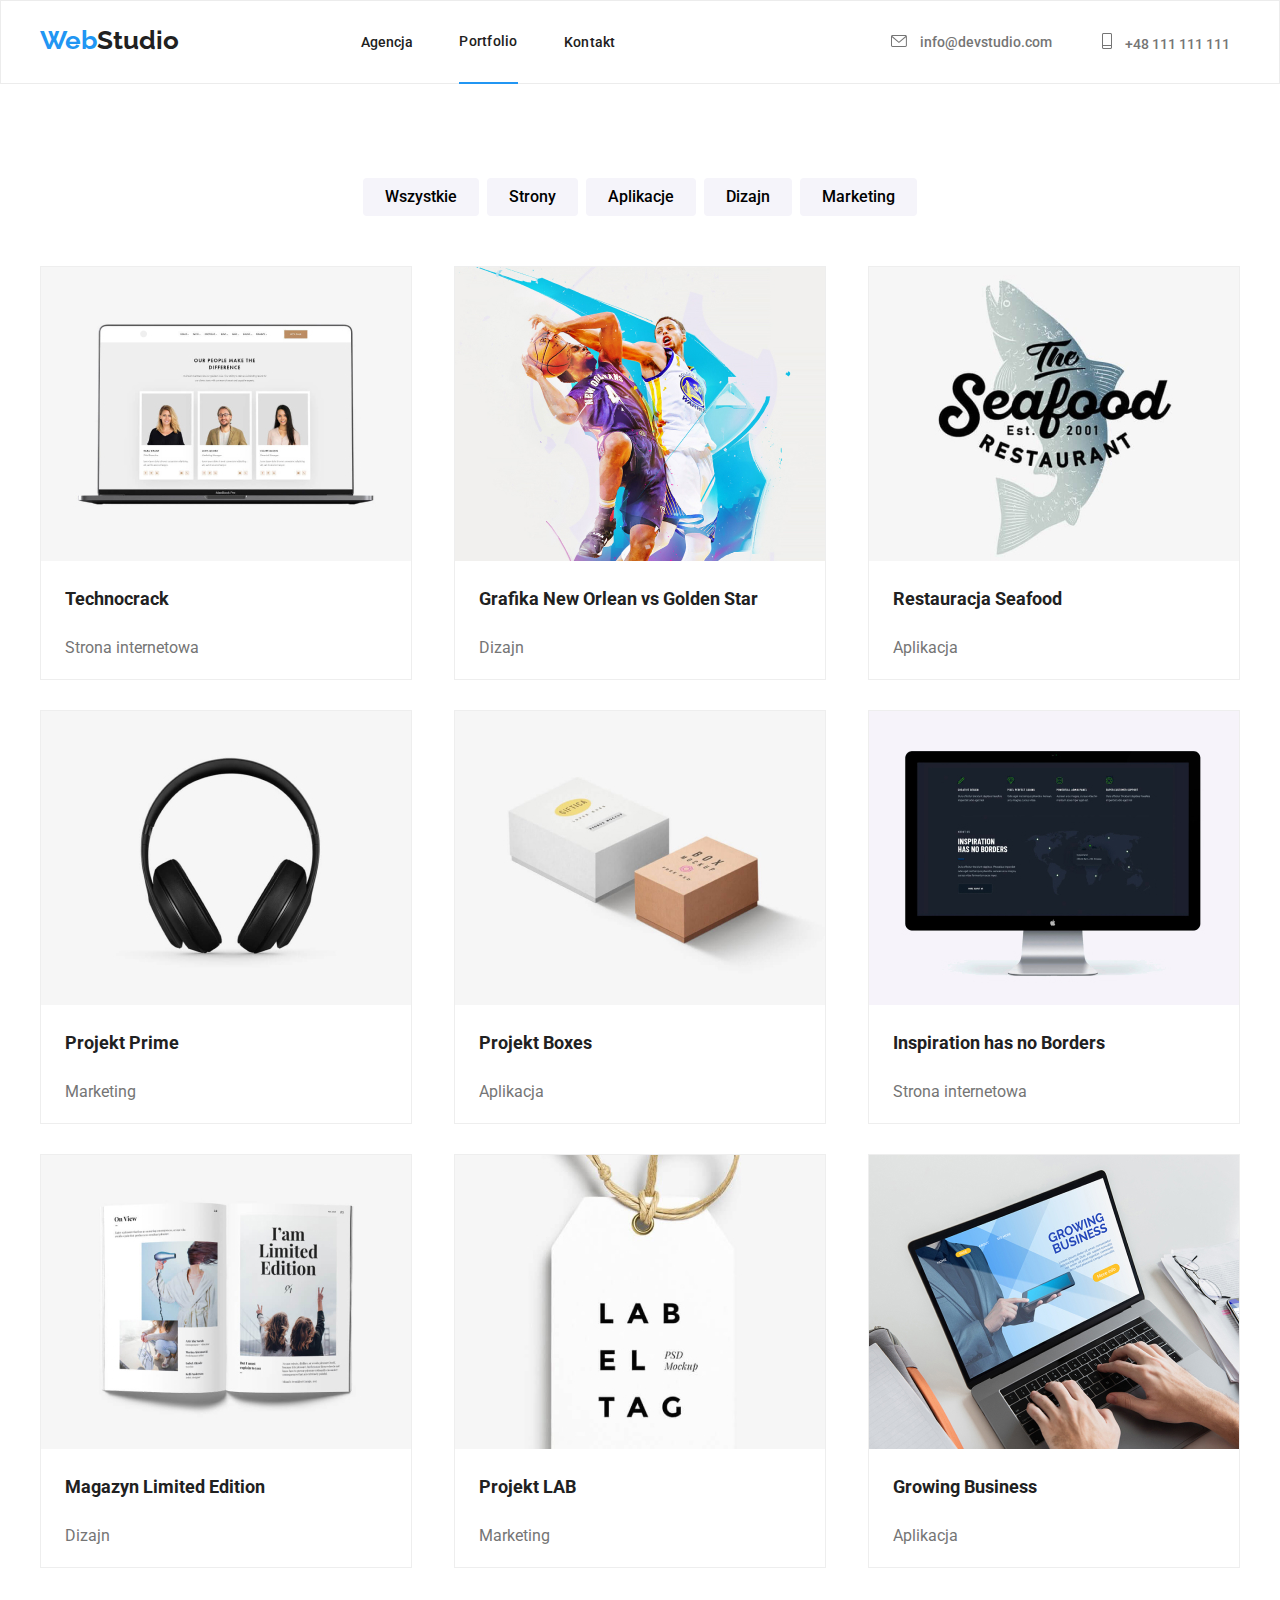
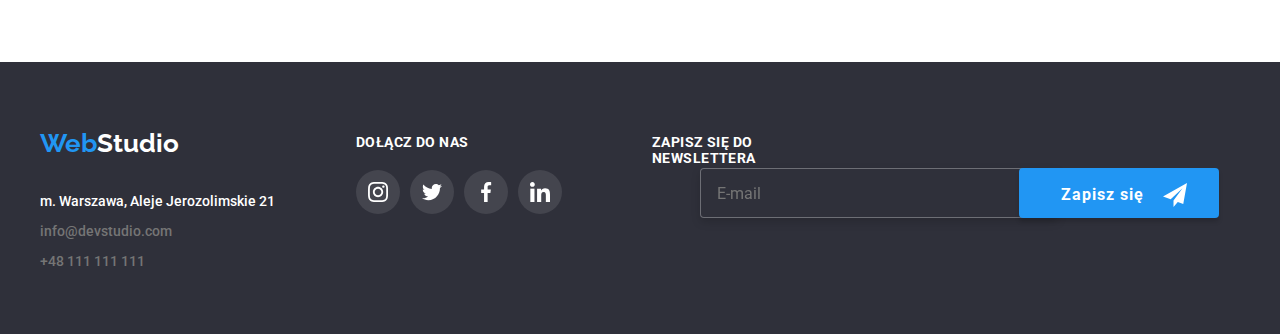
==== portfolio.html @ c1a7461a "copy 06" ====
<!DOCTYPE html>
<html lang="en">
  <head>
    <meta charset="UTF-8" />
    <meta http-equiv="X-UA-Compatible" content="IE=edge" />
    <meta name="viewport" content="width=device-width, initial-scale=1.0" />
    <link rel="stylesheet" href="node_modules/modern-normalize/modern-normalize.css" />
    <link rel="stylesheet" href="./css/styles.css" />
    <link
      href="https://fonts.googleapis.com/css2?family=Raleway:wght@700&family=Roboto:wght@400;500;700;900&display=swap"
      rel="stylesheet"
    />
    <title>Portfolio</title>
  </head>

  <body>
    <header class="contact">
      <div class="containerflex">
        <a class="banner" href="https://ppacuk.github.io/web-studio/"
          ><span class="highlight">Web</span>Studio</a
        >
        <nav>
          <ul class="menu">
            <li class="menuitem"><a class="link" href="./index.html">Agencja</a></li>
            <li class="menuitem"><a class="link active" href="./portfolio.html"> Portfolio</a></li>
            <li class="menuitem"><a class="link" href="">Kontakt</a></li>
          </ul>
        </nav>
        <ul class="menu">
          <li class="menuadress">
            <a class="adress" href="mailto:info@devstudio.com">
              <svg class="mail-icon" width="16px" height="12px">
                <use href="image/icons.svg#icon-envelope"></use>
              </svg>
              info@devstudio.com</a
            >
          </li>
          <li class="menuadress phone-icon">
            <a class="adress" href="tel:+48111111111">
              <svg class="phone-icon" width="10px" height="16px">
                <use href="image/icons.svg#icon-phone"></use>
              </svg>
              +48 111 111 111</a
            >
          </li>
        </ul>
      </div>
    </header>

    <main>
      <section>
        <div class="container">
          <h2 hidden>walidator fix</h2>
          <ul class="menuport">
            <li>
              <button class="menuport-list button" type="button">Wszystkie</button>
            </li>
            <li class="menuport-list">
              <button class="menuport-list button" type="button">Strony</button>
            </li>
            <li class="menuport-list">
              <button class="menuport-list button" type="button">Aplikacje</button>
            </li>
            <li class="menuport-li">
              <button class="menuport-list button" type="button">Dizajn</button>
            </li>
            <li>
              <button class="menuport-list button" type="button">Marketing</button>
            </li>
          </ul>
        </div>
      </section>
      <section>
        <div class="container">
          <ul class="example">
            <li>
              <figure class="example-img">
                <div class="box">
                  <img
                    src="./image/Portfolio/technocrack.jpg"
                    alt="laptop"
                    width="370"
                    height="294"
                  />
                  <div class="overlay">
                    Technocrack jest popularną platformą wykorzystywaną do rozpowszechniania
                    koronawirusa. Firmy wykorzystują tę platformę do celów szpiegowskich i ataków na
                    niezabezpieczone serwery konkurencji
                  </div>
                </div>
                <figcaption>
                  <h3 class="projectex">Technocrack</h3>
                  <p class="info">Strona internetowa</p>
                </figcaption>
              </figure>
            </li>
            <li>
              <figure class="example-img">
                <div class="box">
                  <img
                    src="./image/Portfolio/grafika_new_orlean_vs_golden_star.jpg"
                    alt="dwoje ludzi gra w koszykówke"
                    width="370"
                    height="294"
                  />
                  <div class="overlay">
                    Technocrack jest popularną platformą wykorzystywaną do rozpowszechniania
                    koronawirusa. Firmy wykorzystują tę platformę do celów szpiegowskich i ataków na
                    niezabezpieczone serwery konkurencji
                  </div>
                </div>
                <figcaption>
                  <h3 class="projectex">Grafika New Orlean vs Golden Star</h3>
                  <p class="info">Dizajn</p>
                </figcaption>
              </figure>
            </li>
            <li>
              <figure class="example-img">
                <div class="box">
                  <img
                    src="./image/Portfolio/restauracja_seafood.jpg"
                    alt="logo restauracji seafood"
                    width="370"
                    height="294"
                  />
                  <div class="overlay">
                    Technocrack jest popularną platformą wykorzystywaną do rozpowszechniania
                    koronawirusa. Firmy wykorzystują tę platformę do celów szpiegowskich i ataków na
                    niezabezpieczone serwery konkurencji
                  </div>
                </div>
                <figcaption>
                  <h3 class="projectex">Restauracja Seafood</h3>
                  <p class="info">Aplikacja</p>
                </figcaption>
              </figure>
            </li>
            <li>
              <figure class="example-img">
                <div class="box">
                  <img
                    src="./image/Portfolio/projekt_pirme.jpg"
                    alt="słuchawki"
                    width="370"
                    height="294"
                  />
                  <div class="overlay">
                    Technocrack jest popularną platformą wykorzystywaną do rozpowszechniania
                    koronawirusa. Firmy wykorzystują tę platformę do celów szpiegowskich i ataków na
                    niezabezpieczone serwery konkurencji
                  </div>
                </div>
                <figcaption>
                  <h3 class="projectex">Projekt Prime</h3>
                  <p class="info">Marketing</p>
                </figcaption>
              </figure>
            </li>
            <li>
              <figure class="example-img">
                <div class="box">
                  <img
                    src="./image/Portfolio/projekt_boxes.jpg"
                    alt="dwa pudełka"
                    width="370"
                    height="294"
                  />
                  <div class="overlay">
                    Technocrack jest popularną platformą wykorzystywaną do rozpowszechniania
                    koronawirusa. Firmy wykorzystują tę platformę do celów szpiegowskich i ataków na
                    niezabezpieczone serwery konkurencji
                  </div>
                </div>
                <figcaption>
                  <h3 class="projectex">Projekt Boxes</h3>
                  <p class="info">Aplikacja</p>
                </figcaption>
              </figure>
            </li>
            <li>
              <figure class="example-img">
                <div class="box">
                  <img
                    src="./image/Portfolio/inspiration_has_no_borders.jpg"
                    alt="monitor"
                    width="370"
                    height="294"
                  />
                  <div class="overlay">
                    Technocrack jest popularną platformą wykorzystywaną do rozpowszechniania
                    koronawirusa. Firmy wykorzystują tę platformę do celów szpiegowskich i ataków na
                    niezabezpieczone serwery konkurencji
                  </div>
                </div>
                <figcaption>
                  <h3 class="projectex">Inspiration has no Borders</h3>
                  <p class="info">Strona internetowa</p>
                </figcaption>
              </figure>
            </li>
            <li>
              <figure class="example-img">
                <div class="box">
                  <img
                    src="./image/Portfolio/magazyn_limited_edition.jpg"
                    alt="magazyn"
                    width="370"
                    height="294"
                  />
                  <div class="overlay">
                    Technocrack jest popularną platformą wykorzystywaną do rozpowszechniania
                    koronawirusa. Firmy wykorzystują tę platformę do celów szpiegowskich i ataków na
                    niezabezpieczone serwery konkurencji
                  </div>
                </div>
                <figcaption>
                  <h3 class="projectex">Magazyn Limited Edition</h3>
                  <p class="info">Dizajn</p>
                </figcaption>
              </figure>
            </li>
            <li>
              <figure class="example-img">
                <div class="box">
                  <img
                    src="./image/Portfolio/projekt_lab.jpg"
                    alt="zawieszka z napisem"
                    width="370"
                    height="294"
                  />
                  <div class="overlay">
                    Technocrack jest popularną platformą wykorzystywaną do rozpowszechniania
                    koronawirusa. Firmy wykorzystują tę platformę do celów szpiegowskich i ataków na
                    niezabezpieczone serwery konkurencji
                  </div>
                </div>
                <figcaption>
                  <h3 class="projectex">Projekt LAB</h3>
                  <p class="info">Marketing</p>
                </figcaption>
              </figure>
            </li>
            <li>
              <figure class="example-img">
                <div class="box">
                  <img
                    src="./image/Portfolio/growing_business.jpg"
                    alt="ręce na laptopie xD"
                    width="370"
                    height="294"
                  />
                  <div class="overlay">
                    Technocrack jest popularną platformą wykorzystywaną do rozpowszechniania
                    koronawirusa. Firmy wykorzystują tę platformę do celów szpiegowskich i ataków na
                    niezabezpieczone serwery konkurencji
                  </div>
                </div>
                <figcaption>
                  <h3 class="projectex">Growing Business</h3>
                  <p class="info">Aplikacja</p>
                </figcaption>
              </figure>
            </li>
          </ul>
        </div>
      </section>
    </main>

    <footer class="bottom">
      <div class="containerflex">
        <div class="container-contact">
          <a class="banner-dark" href="https://ppacuk.github.io/web-studio/"
            ><span class="highlight">Web</span><span class="highlightbanner">Studio</span></a
          >
          <address class="contact-adress">
            <p>
              <a
                class="link"
                href="https://www.google.pl/maps/place/al.+Jerozolimskie+21,+00-508+Warszawa/@52.2305286,21.013843,17z/data=!3m1!4b1!4m5!3m4!1s0x471eccf3e52bee23:0xc5163bc7ec8d4437!8m2!3d52.2305286!4d21.0160317"
                ><span class="highlightbottom"> m. Warszawa, Aleje Jerozolimskie 21</span></a
              >
            </p>
            <p><a class="adress" href="mailto:info@devstudio.com">info@devstudio.com</a></p>
            <p><a class="adress" href="tel:+48111111111">+48 111 111 111</a></p>
          </address>
        </div>
        <div class="container-social">
          <h3 class="join">dołącz do nas</h3>
          <ul class="social-list-dark">
            <li class="social-list-item-dark">
              <a class="social-list-link-dark" href="#">
                <svg class="social-icon-dark">
                  <use href="./image/icons.svg#icon-instagram-2"></use>
                </svg>
              </a>
            </li>
            <li class="social-list-item-dark">
              <a class="social-list-link-dark" href="#">
                <svg class="social-icon-dark">
                  <use href="./image/icons.svg#icon-twitter-1"></use>
                </svg>
              </a>
            </li>
            <li class="social-list-item-dark">
              <a class="social-list-link-dark" href="#">
                <svg class="social-icon-dark">
                  <use href="./image/icons.svg#icon-facebook1"></use>
                </svg>
              </a>
            </li>
            <li class="social-list-item-dark">
              <a class="social-list-link-dark" href="#">
                <svg class="social-icon-dark">
                  <use href="./image/icons.svg#icon-linkedin1"></use>
                </svg>
              </a>
            </li>
          </ul>
        </div>
        <div class="newsletter">
          <h3 class="newsletter__name">Zapisz się do newslettera</h3>
        </div>
        <div class="signup">
          <form class="signup__form">
            <label class="signup__email">
              <input class="signup__input" type="email" name="email" placeholder="E-mail" />
            </label>
            <button class="signup__btn" type="submit">
              Zapisz się
              <svg class="signup__icon">
                <use href="./image/icons.svg#icon-send"></use>
              </svg>
            </button>
          </form>
        </div>
      </div>
    </footer>
  </body>
</html>
---- css/styles.css ----
/* ==========================General ==========================*/
body {
  font-family: 'Roboto', sans-serif;
  font-family: 'Raleway', sans-serif;
  color: #212121;
  font-weight: 400;
  margin: 0;
}
h1,
h2,
h3,
h4,
h5,
h6 {
  margin: 0;
  padding: 0;
}
ul,
ol {
  margin: 0;
  padding: 0;
  list-style: none;
}
p {
  padding: 0;
}
img {
  display: block;
}
/*========================== header ==========================*/

.contact {
  font-family: 'Roboto';
  font-style: normal;
  font-weight: 500;
  font-size: 14px;
  line-height: 1.14285714;
  border: 1px solid rgba(236, 236, 236, 1);
}
.contact-adress {
  font-family: 'Roboto';
  font-style: normal;
  font-weight: 500;
  font-size: 14px;
  line-height: 1.14285714;
  margin-top: 20px;
}
.banner {
  font-family: 'Raleway';
  font-style: normal;
  font-weight: 700;
  font-size: 26px;
  line-height: 1.19230769;
  text-decoration: none;
  color: #212121;
  padding-top: 24px;
}
.banner-dark {
  font-family: 'Raleway';
  font-style: normal;
  font-weight: 700;
  font-size: 26px;
  line-height: 1.19230769;
  text-decoration: none;
  color: #212121;
}
.active::after {
  content: '';
  display: block;
  border-bottom: 2px solid;
  position: relative;
  top: 33px;
  color: #2196f3;
}
/*========================== main ==========================*/

.titlecontainer {
  width: 654px;
  height: 120px;
  margin: auto;
  margin-bottom: 15px;
  padding-top: 200px;
}
.title {
  background-image: linear-gradient(rgba(47, 48, 58, 0.4), rgba(47, 48, 58, 0.4)),
    url(../image/imgbgc.jpg);
  height: 600px;
  background-repeat: no-repeat;
  background-position: center;
}
#title {
  font-family: 'Roboto';
  font-style: normal;
  font-weight: 900;
  font-size: 44px;
  line-height: 1.5;
  color: #ffffff;
  text-align: center;
  text-transform: uppercase;
}
.asset {
  width: 70px;
  height: 70px;
}
.container-asset {
  display: flex;
  justify-content: center;
  align-items: center;
  width: 270px;
  height: 120px;
  background-color: #f5f4fa;
  border-radius: 4px;
  margin-bottom: 30px;
}
.headclass {
  font-family: 'Roboto';
  font-style: normal;
  font-weight: 700;
  font-size: 14px;
  line-height: 1.14285714;
  text-transform: uppercase;
  width: 270px;
  height: 16px;
}
.description {
  font-family: 'Roboto';
  font-style: normal;
  font-weight: 400;
  font-size: 14px;
  line-height: 1.71428571;
  color: #757575;
  margin-top: 10px;
  margin-bottom: 94px;
  width: 270px;
  height: 75px;
}
.features {
  display: flex;
  margin-top: 94px;
  justify-content: space-between;
}
.portfolio {
  display: flex;
  justify-content: space-between;
  margin-bottom: 94px;
}
.portfolio-item {
  width: 370px;
  height: 294px;
  box-sizing: border-box;
  position: static;
}
.descriptionbox {
  box-sizing: border-box;
  width: 370px;
  height: 70px;
  display: flex;
  justify-content: center;
  align-items: center;
  position: relative;
  left: 0px;
  top: -70px;
  font-family: 'Roboto';
  font-style: normal;
  font-weight: 700;
  font-size: 14px;
  line-height: 16px;
  text-align: center;
  letter-spacing: 0.03em;
  text-transform: uppercase;
  color: #ffffff;
  background-color: rgba(47, 48, 58, 0.8);
}
.midhead {
  font-family: 'Roboto';
  font-style: normal;
  font-weight: 700;
  font-size: 36px;
  line-height: 1.16666667;
  text-align: center;
  margin-bottom: 50px;
}
#team {
  padding-top: 94px;
}
#customerstitle {
  margin-top: 94px;
  margin-bottom: 50px;
}
.customers-icon {
  fill: #afb1b8;
  border: none;
}
.customers-list {
  display: flex;
  justify-content: space-between;
  align-items: center;
}
.customers-list-item {
  display: flex;
  justify-content: center;
  align-items: center;
  width: 170px;
  height: 92px;
  box-sizing: border-box;
  border: 1px solid #afb1b8;
  border-radius: 4px;
  margin-bottom: 94px;
  transition: border 250ms cubic-bezier(0.4, 0, 0.2, 1);
}
.customers-list-item:hover,
.customers-list-item:focus,
.customers-list-item:hover use {
  cursor: pointer;
  border: 1px solid #2196f3;
  fill: #2196f3;
}
.customers-list-svg {
  transition: fill 250ms cubic-bezier(0.4, 0, 0.2, 1);
}
.customers-list-link {
  border: none;
}
.customers-icon:hover,
.customers-icon:focus {
  fill: #2196f3;
}
.crew {
  display: flex;
  justify-content: space-between;
  align-items: center;
  margin-top: 50px;
}
.social-icon {
  width: 20px;
  height: 20px;
  fill: #afb1b8;
}
.social-list {
  display: flex;
  align-items: center;
  justify-content: center;
  gap: 10px;
  width: 270px;
  margin-top: 28px;
}
.social-list-item {
  display: flex;
  align-items: center;
}
.social-list-link {
  display: flex;
  align-items: center;
  justify-content: center;
  width: 44px;
  height: 44px;
  background-color: rgba(255, 255, 255, 1);
  border-radius: 50%;
  transition: background-color 250ms cubic-bezier(0.4, 0, 0.2, 1);
}
.social-list-link:hover,
.social-list-link:focus,
.social-list-link:hover use {
  fill: rgba(255, 255, 255, 1);
  background-color: #2196f3;
}
.social-icon:hover,
.social-icon:focus {
  fill: rgba(255, 255, 255, 1);
}
.back {
  background-color: #f5f4fa;
}
.name {
  font-family: 'Roboto';
  font-style: normal;
  font-weight: 500;
  font-size: 16px;
  line-height: 1.875;
  background-color: #ffffff;
  margin-top: 30px;
}
.job {
  font-family: 'Roboto';
  font-style: normal;
  font-size: 16px;
  line-height: 1.875;
  color: #757575;
  background-color: #ffffff;
}
.card {
  width: 270px;
  height: 428px;
  background-color: #ffffff;
  text-align: center;
  margin: 0px;
  margin-bottom: 94px;
  box-shadow: 0px 1px 3px rgba(0, 0, 0, 0.12), 0px 1px 1px rgba(0, 0, 0, 0.14),
    0px 2px 1px rgba(0, 0, 0, 0.2);
}
.box {
  position: relative;
  overflow: hidden;
}
.overlay {
  position: absolute;
  top: 0;
  left: 0;
  width: 100%;
  height: 100%;
  transform: translateY(100%);
  transition: transform 250ms ease;
  background-color: rgba(33, 150, 243, 0.9);
  font-family: 'Roboto';
  font-style: normal;
  font-weight: 400;
  font-size: 18px;
  line-height: 28px;
  letter-spacing: 0.03em;
  color: #ffffff;
  padding: 49px 45px 49px 24px;
  width: 301px;
  height: 196px;
}
.box:hover,
.example-img:hover .overlay {
  transform: translateY(0);
}
/*========================== footer ==========================*/

.bottom {
  display: flex;
  background-color: #2f303a;
  padding-top: 60px;
  padding-bottom: 60px;
}
.highlightbottom {
  color: #ffffff;
  transition: color 250ms cubic-bezier(0.4, 0, 0.2, 1);
}
.highlightbottom:visited {
  color: #ffffff;
}
.highlightbottom:hover,
.highlightbottom:focus {
  color: #2196f3;
}
.container .example {
  display: flex;
  flex-wrap: wrap;
  gap: 30px;
  margin-top: 50px;
  justify-content: space-between;
}
.container-contact {
  display: flex;
  flex-direction: column;
  width: 246px;
  height: 81px;
}
.example-img {
  margin: 0px;
  border: 1px solid rgba(238, 238, 238, 1);
}
.example-img:hover,
.example-img:hover figure .example-img {
  border: 1px solid #eeeeee;
  box-shadow: 0px 1px 1px rgba(0, 0, 0, 0.12), 0px 4px 4px rgba(0, 0, 0, 0.06),
    1px 4px 6px rgba(0, 0, 0, 0.16);
  cursor: pointer;
}
.example:last-child {
  margin-bottom: 94px;
}
.social-list {
  display: flex;
  align-items: center;
  flex-wrap: wrap;
  gap: 10px;
}
.container-social {
  display: flex;
  flex-wrap: wrap;
  width: 206px;
  height: 80px;
  padding-top: 12px;
}
.bottom > .containerflex {
  justify-content: flex-start;
  gap: 70px;
  align-items: center;
  padding-bottom: 60px;
}
.join {
  font-family: 'Roboto';
  font-style: normal;
  font-weight: 700;
  font-size: 14px;
  line-height: 16px;
  letter-spacing: 0.03em;
  text-transform: uppercase;
  color: #ffffff;
}
.social-icon-dark {
  width: 20px;
  height: 20px;
  fill: #ffffff;
}
.social-list-dark {
  display: flex;
  gap: 10px;
  width: 270px;
  margin-top: 20px;
}
.social-list-link-dark {
  display: flex;
  align-items: center;
  justify-content: center;
  width: 44px;
  height: 44px;
  background-color: rgba(255, 255, 255, 0.1);
  border-radius: 50%;
  transition: background-color 250ms cubic-bezier(0.4, 0, 0.2, 1);
}
.social-list-link-dark:hover,
.social-list-link-dark:focus,
.social-list-link-dark:hover use {
  fill: rgba(255, 255, 255, 1);
  background-color: #2196f3;
}
.social-icon-dark:hover,
.social-icon-dark:focus {
  fill: rgba(255, 255, 255, 1);
}
.newsletter {
  display: flex;
  flex-wrap: wrap;
  margin-left: 40px;
}
.newsletter__name {
  font-family: 'Roboto';
  font-style: normal;
  font-weight: 700;
  font-size: 14px;
  line-height: 16px;
  letter-spacing: 0.03em;
  text-transform: uppercase;
  color: #ffffff;
  width: 207px;
  height: 80px;
  padding-top: 12px;
  position: relative;
  left: -20px;
}
.signup__email {
  position: absolute;
  left: 700px;
}
.signup__input {
  box-sizing: border-box;
  width: 358px;
  height: 50px;
  border: 1px solid rgba(255, 255, 255, 0.3);
  filter: drop-shadow(0px 4px 4px rgba(0, 0, 0, 0.15));
  border-radius: 4px;
  font-family: 'Roboto';
  font-style: normal;
  font-weight: 400;
  font-size: 16px;
  line-height: 20px;
  padding-left: 16px;
  background-color: #2f303a;
  outline: none;
  margin-top: 25px;
  color: #eeeeee;
}
.signup__icon {
  width: 24px;
  height: 24px;
  position: relative;
  top: 7px;
  left: 14px;
}
/*========================== component ==========================*/
.section {
  padding-top: 94px;
  padding-bottom: 94px;
}
.menuport {
  display: flex;
  justify-content: center;
  flex-wrap: wrap;
  gap: 8px;
  margin-top: 94px;
}
.menuadress:first-child {
  margin-left: 93px;
}
.menuadress:last-child {
  margin-left: 50px;
}
.menu {
  display: flex;
  align-items: center;
}
.menuitem:not(:first-child) {
  margin-left: 46px;
  font-family: 'Roboto';
  font-style: normal;
  font-weight: 500;
  font-size: 14px;
  line-height: 16px;
  letter-spacing: 0.02em;

  color: #212121;
}
.menuitem {
  padding-top: 32px;
  padding-bottom: 32px;
}
.menuitem {
  color: #2196f3;
}
.containerflex {
  width: 1200px;
  margin: 0 auto;
  display: flex;
  justify-content: space-between;
}
.container {
  width: 1200px;
  margin: 0 auto;
}
.highlight {
  color: #2196f3;
}
.highlightbanner {
  color: #ffffff;
}
.highlightbanner:visited {
  color: #ffffff;
}
.projectex {
  font-family: 'Roboto';
  font-style: normal;
  font-weight: 700;
  font-size: 18px;
  line-height: 2;
  text-align: left;
  margin-left: 24px;
  margin-top: 20px;
}
.info {
  font-family: 'Roboto';
  font-style: normal;
  font-size: 16px;
  line-height: 1.875;
  color: #757575;
  text-align: left;
  margin-left: 24px;
}
.highlightbottom {
  color: #ffffff;
}
.highlightbottom:visited {
  color: #ffffff;
}
.highlightbottom:hover,
.highlightbottom:focus {
  color: #2196f3;
}
.adress:visited {
  color: #757575;
}
.adress:hover,
.adress:hover svg,
.adress:focus {
  color: #2196f3;
  fill: #2196f3;
}
.mail-icon {
  margin-right: 10px;
  fill: #757575;
  transition: fill 250ms cubic-bezier(0.4, 0, 0.2, 1);
}
.phone-icon {
  margin-right: 10px;
  fill: #757575;
  transition: fill 250ms cubic-bezier(0.4, 0, 0.2, 1);
}
.adress {
  color: #757575;
  text-decoration: none;
  transition: color 250ms cubic-bezier(0.4, 0, 0.2, 1);
}
.link {
  color: #212121;
}
.link:hover,
.link:focus {
  color: #2196f3;
}
.link {
  text-decoration: none;
  transition: color 250ms cubic-bezier(0.4, 0, 0.2, 1);
}
/*========================== buttons ==========================*/
.button:hover,
.button:focus {
  background-color: #2196f3;
  color: #ffffff;
}
.button {
  cursor: pointer;
  font-family: 'Roboto';
  font-style: normal;
  font-weight: 500;
  font-size: 16px;
  line-height: 1.625;
  border: 0px;
  background-color: rgba(245, 244, 250, 1);
  transition: background-color 250ms cubic-bezier(0.4, 0, 0.2, 1);
}
.button.menuport-list {
  height: 38px;
  padding: 6px 22px;
  border-radius: 4px;
}
#orderbutton:hover,
#orderbutton:focus {
  background-color: #2196f3;
  color: #ffffff;
}
#orderbutton {
  cursor: pointer;
  background: #2196f3;
  font-family: 'Roboto';
  font-style: normal;
  font-weight: 700;
  font-size: 16px;
  line-height: 1.875;
  color: #ffffff;
  box-shadow: 0px 4px 4px rgba(0, 0, 0, 0.15);
  border-radius: 4px;
  display: block;
  width: 200px;
  height: 50px;
  margin: auto;
  border: none;
}
.close-btn {
  position: absolute;
  top: 8px;
  right: 8px;
  width: 17px;
  height: 17px;
  border: 1px solid rgba(0, 0, 0, 0.1);
  border-radius: 50%;
  background-color: transparent;
  cursor: pointer;
  padding: 10px;
}
.submit-btn {
  width: 200px;
  height: 50px;
  background: #2196f3;
  box-shadow: 0px 4px 4px rgba(0, 0, 0, 0.15);
  border-radius: 4px;
  font-family: 'Roboto';
  font-style: normal;
  font-weight: 700;
  font-size: 16px;
  line-height: 30px;
  align-items: center;
  justify-content: center;
  letter-spacing: 0.06em;
  color: #ffffff;
  margin-top: 30px;
  margin-bottom: 40px;
}
.signup__btn {
  width: 200px;
  height: 50px;
  background: #2196f3;
  box-shadow: 0px 4px 4px rgba(0, 0, 0, 0.15);
  border-radius: 4px;
  border: none;
  font-family: 'Roboto';
  font-style: normal;
  font-weight: 700;
  font-size: 16px;
  line-height: 30px;
  text-align: start;
  letter-spacing: 0.06em;
  color: #ffffff;
  padding-left: 42px;
  position: relative;
  transform: translate(50%, 50%);
  right: 30px;
}
/*========================== backdrop ==========================*/
.backdrop {
  position: fixed;
  left: 0;
  top: 0;
  width: 100%;
  height: 100%;
  background: rgba(0, 0, 0, 0.2);
  transition-property: opacity, transform;
  transition-duration: 250ms;
  transition-timing-function: ease-in-out;
  transform: scale(100%);
  opacity: 100%;
}
/*========================== modal ==========================*/
.modal {
  display: block;
  position: absolute;
  top: 50%;
  left: 50%;
  transform: translate(-50%, -50%);
  width: 528px;
  min-height: 581px;
  background-color: #ffffff;
  text-align: center;
  box-shadow: 0px 1px 3px rgba(0, 0, 0, 0.12), 0px 1px 1px rgba(0, 0, 0, 0.14),
    0px 2px 1px rgba(0, 0, 0, 0.2);
  border-radius: 4px;
}
.modal__head {
  font-family: 'Roboto';
  font-style: normal;
  font-weight: 700;
  font-size: 20px;
  line-height: 23px;
  letter-spacing: 0.03em;
  color: #212121;
  display: block;
  margin: 40px 40px 12px 40px;
}
.modal-form-policy-text::before {
  display: inline-block;
  content: '';
  width: 15px;
  height: 15px;
  outline: 1px solid #000;
  margin-left: 15px;
  margin-right: 8px;
  background: #ffffff;
  box-shadow: 0px 1px 3px rgba(0, 0, 0, 0.12), 0px 1px 1px rgba(0, 0, 0, 0.14),
    0px 2px 1px rgba(0, 0, 0, 0.2);
  border-radius: 4px;
  transition: 250ms cubic-bezier(0.4, 0, 0.2, 1);
}
.modal-form {
  display: flex;
  width: 100%;
  flex-direction: column;
  transition: 250ms cubic-bezier(0.4, 0, 0.2, 1);
}
.modal-form-policy:checked + .modal-form-policy-text::before {
  background-color: #2196f3;
  background-image: url(../image/modal-tickbox.png);
  background-repeat: no-repeat;
  background-size: cover, contain;
  border: 1px solid #2196f3;
  outline: none;
}
.modal-name {
  position: relative;
  display: block;
}
.statement {
  font-family: 'Roboto';
  font-style: normal;
  font-weight: 400;
  font-size: 14px;
  line-height: 24px;
  letter-spacing: 0.03em;
  color: #757575;
}
.statute {
  color: #2196f3;
}
.surname {
  font-family: 'Roboto';
  font-style: normal;
  font-weight: 400;
  font-size: 12px;
  line-height: 14px;
  letter-spacing: 0.01em;
  color: #757575;
  width: 24px;
  height: 14px;
  display: block;
  position: relative;
  left: 36px;
  margin-bottom: 4px;
}
.phonenr {
  font-family: 'Roboto';
  font-style: normal;
  font-weight: 400;
  font-size: 12px;
  line-height: 14px;
  letter-spacing: 0.01em;
  color: #757575;
  width: 24px;
  height: 14px;
  display: block;
  position: relative;
  left: 36px;
  margin-bottom: 4px;
  margin-top: 10px;
}
.email-modal {
  font-family: 'Roboto';
  font-style: normal;
  font-weight: 400;
  font-size: 12px;
  line-height: 14px;
  letter-spacing: 0.01em;
  color: #757575;
  width: 24px;
  height: 14px;
  display: block;
  position: relative;
  left: 36px;
  margin-bottom: 4px;
  margin-top: 10px;
}
.comment-modal {
  font-family: 'Roboto';
  font-style: normal;
  font-weight: 400;
  font-size: 12px;
  line-height: 14px;
  letter-spacing: 0.01em;
  color: #757575;
  width: 24px;
  height: 14px;
  display: block;
  position: relative;
  left: 36px;
  margin-bottom: 4px;
  margin-top: 10px;
}
.modal-input {
  width: 406px;
  height: 40px;
  padding-left: 42px;
  border: 1px solid rgba(33, 33, 33, 0.2);
  transition: 250ms cubic-bezier(0.4, 0, 0.2, 1);
}
.modal-input:focus-within,
.modal-input:hover,
.modal-input:focus {
  border-color: #2196f3;
  outline: none;
  fill: #2196f3;
}
.name-link:hover,
.name-link:hover use,
.name-link:focus,
.name-link:focus-within {
  fill: #2196f3;
}

.comment-input {
  box-sizing: border-box;
  width: 453px;
  height: 120px;
  padding: 12px 16px 12px 16px;
  font-family: 'Roboto';
  font-style: normal;
  font-weight: 400;
  font-size: 12px;
  line-height: 14px;
  letter-spacing: 0.01em;
  color: #75757580;
  margin-bottom: 20px;
  border: 1px solid rgba(33, 33, 33, 0.2);
  border-radius: 4px;
  resize: none;
  outline: none;
  transition: 250ms cubic-bezier(0.4, 0, 0.2, 1);
}
.comment-input:focus-within,
.comment-input:hover,
.comment-input:focus {
  border: 1px solid #2196f3;
}
.name-icon-modal {
  width: 12px;
  height: 12px;
  position: absolute;
  left: auto;
  margin: 14px 15px 14px 15px;
  fill: #212121;
}
.phone-icon-modal {
  width: 12px;
  height: 12px;
  position: absolute;
  left: auto;
  margin: 14px 15px 14px 15px;
  fill: #212121;
}
.email-icon-modal{
  width: 12px;
  height: 12px;
  position: absolute;
  left: auto;
  margin: 14px 15px 14px 15px;
  fill: #212121;
}

.is-hidden {
  opacity: 0;
  visibility: hidden;
  pointer-events: none;
}
.visually-hidden {
  position: absolute !important;
  clip: rect(1px 1px 1px 1px);
  clip: rect(1px, 1px, 1px, 1px);
  padding: 0 !important;
  border: 0 !important;
  height: 1px !important;
  width: 1px !important;
  overflow: hidden;
}
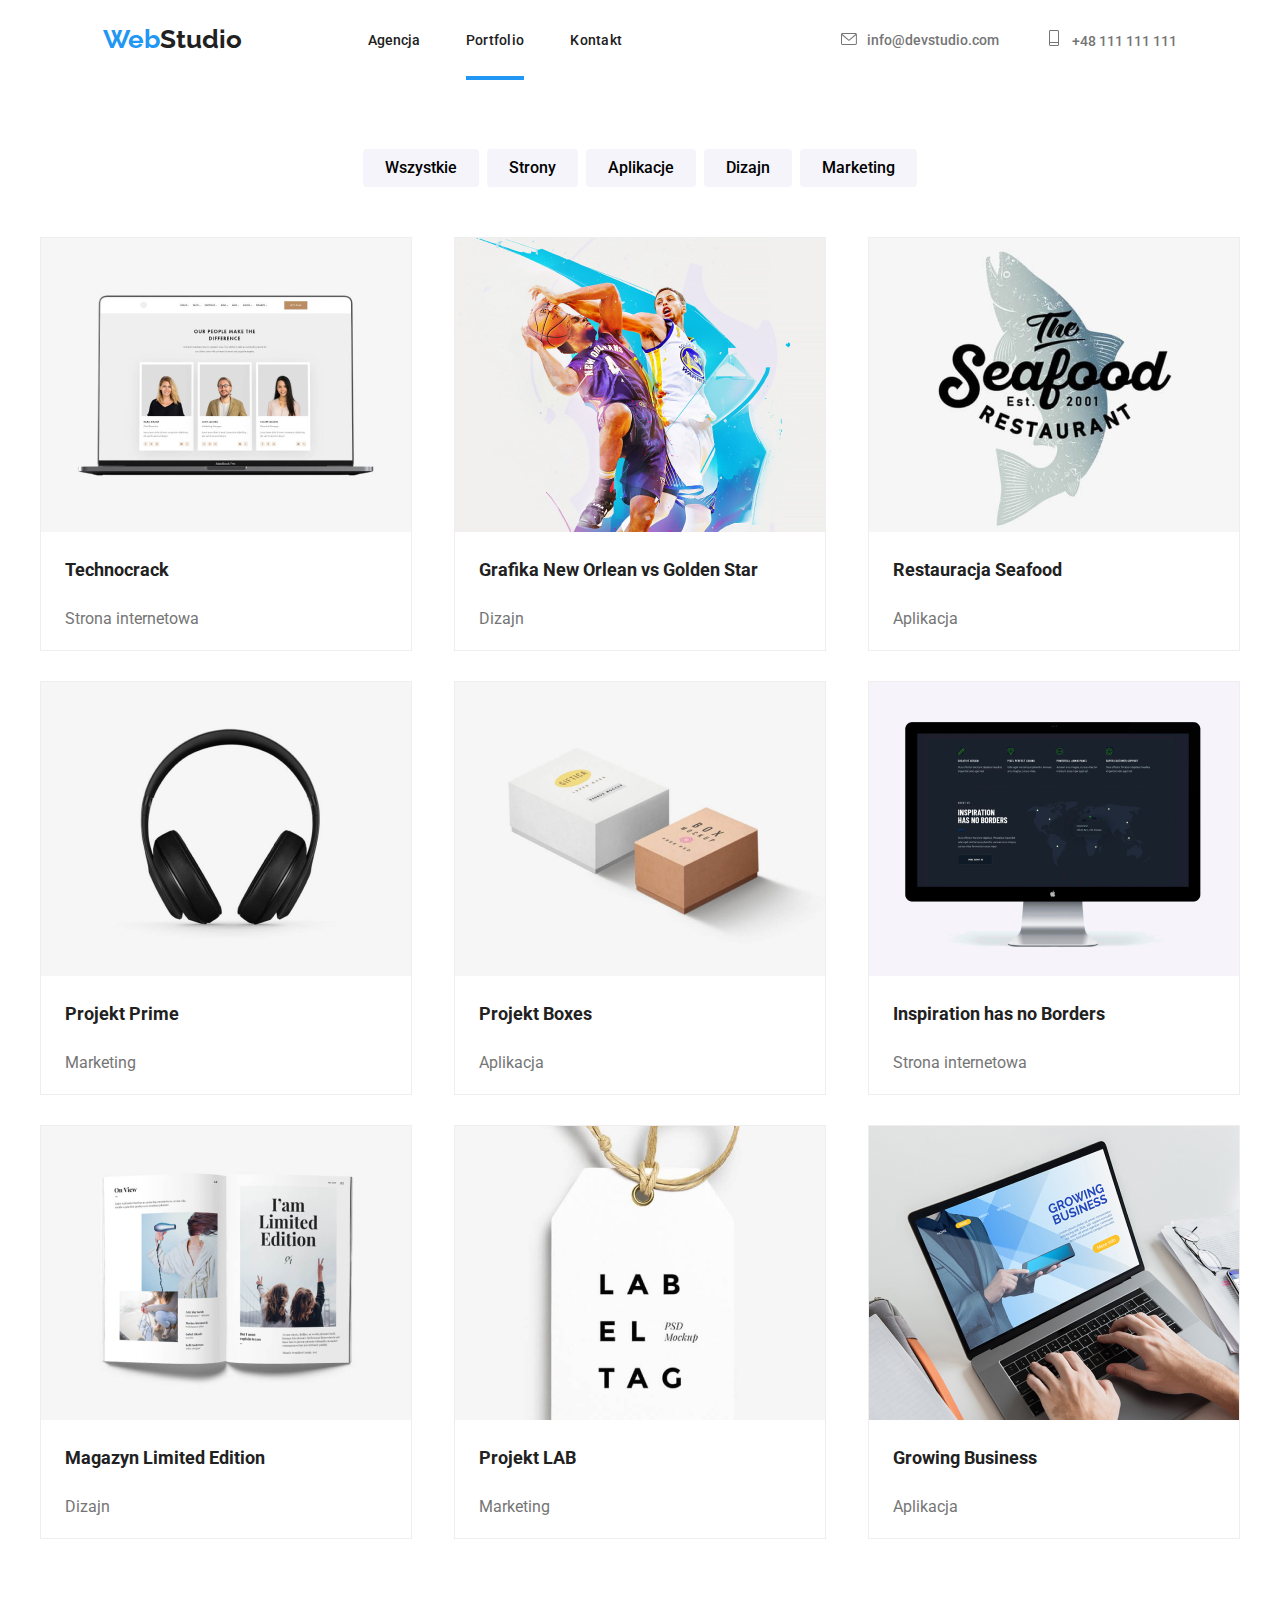
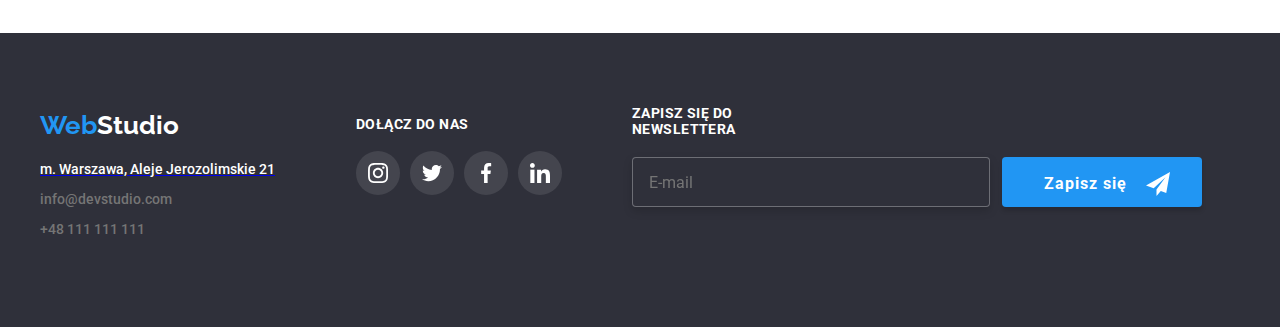
==== commit a5cfd919: "bem" ====
--- a/portfolio.html
+++ b/portfolio.html
@@ -14,30 +14,34 @@
   </head>
 
   <body>
-    <header class="contact">
-      <div class="containerflex">
-        <a class="banner" href="https://ppacuk.github.io/web-studio/"
-          ><span class="highlight">Web</span>Studio</a
-        >
-        <nav>
+    <header class="header">
+      <div class="container">
+        <a class="logo logo--dark-theme" href="https://ppacuk.github.io/web-studio/">
+          <span class="logo__accent-text">Web</span>Studio</a>
+        <nav class="navigation">
           <ul class="menu">
-            <li class="menuitem"><a class="link" href="./index.html">Agencja</a></li>
-            <li class="menuitem"><a class="link active" href="./portfolio.html"> Portfolio</a></li>
-            <li class="menuitem"><a class="link" href="">Kontakt</a></li>
+            <li class="menu__item">
+              <a class="menu__link" href="./index.html">Agencja</a>
+            </li>
+            <li class="menu__item">
+              <a class="menu__link  active" href="./portfolio.html"> Portfolio</a>
+            </li>
+            <li class="menu__item">
+              <a class="menu__link" href="">Kontakt</a>
+            </li>
           </ul>
         </nav>
-        <ul class="menu">
-          <li class="menuadress">
-            <a class="adress" href="mailto:info@devstudio.com">
-              <svg class="mail-icon" width="16px" height="12px">
-                <use href="image/icons.svg#icon-envelope"></use>
-              </svg>
-              info@devstudio.com</a
+        <ul class="contact">
+          <li class="contact__adress">
+            <a class="contact__link" href="mailto:info@devstudio.com">
+              <svg class="contact__icon mail-icon" width="16px" height="12px">
+                <use href="image/icons.svg#icon-envelope"></use></svg
+              >info@devstudio.com</a
             >
           </li>
-          <li class="menuadress phone-icon">
-            <a class="adress" href="tel:+48111111111">
-              <svg class="phone-icon" width="10px" height="16px">
+          <li class="contact__adress">
+            <a class="contact__link" href="tel:+48111111111">
+              <svg class="contact__icon" width="10px" height="16px">
                 <use href="image/icons.svg#icon-phone"></use>
               </svg>
               +48 111 111 111</a
@@ -48,217 +52,217 @@
     </header>
 
     <main>
-      <section>
+      <section class="menuport">
         <div class="container">
           <h2 hidden>walidator fix</h2>
-          <ul class="menuport">
-            <li>
-              <button class="menuport-list button" type="button">Wszystkie</button>
-            </li>
-            <li class="menuport-list">
-              <button class="menuport-list button" type="button">Strony</button>
-            </li>
-            <li class="menuport-list">
-              <button class="menuport-list button" type="button">Aplikacje</button>
-            </li>
-            <li class="menuport-li">
-              <button class="menuport-list button" type="button">Dizajn</button>
-            </li>
-            <li>
-              <button class="menuport-list button" type="button">Marketing</button>
+          <ul class="menuport__list">
+            <li class="menuport__item">
+              <button class="menuport__btn" type="button">Wszystkie</button>
+            </li>
+            <li class="menuport__item">
+              <button class="menuport__btn" type="button">Strony</button>
+            </li>
+            <li class="menuport__item">
+              <button class="menuport__btn" type="button">Aplikacje</button>
+            </li>
+            <li class="menuport__item">
+              <button class="menuport__btn" type="button">Dizajn</button>
+            </li>
+            <li class="menuport__item">
+              <button class="menuport__btn" type="button">Marketing</button>
             </li>
           </ul>
         </div>
       </section>
-      <section>
+      <section class="example">
         <div class="container">
-          <ul class="example">
-            <li>
-              <figure class="example-img">
-                <div class="box">
+          <ul class="example__list">
+            <li>
+              <figure class="example__img">
+                <div class="example__box">
                   <img
                     src="./image/Portfolio/technocrack.jpg"
                     alt="laptop"
                     width="370"
                     height="294"
                   />
-                  <div class="overlay">
-                    Technocrack jest popularną platformą wykorzystywaną do rozpowszechniania
-                    koronawirusa. Firmy wykorzystują tę platformę do celów szpiegowskich i ataków na
-                    niezabezpieczone serwery konkurencji
-                  </div>
-                </div>
-                <figcaption>
-                  <h3 class="projectex">Technocrack</h3>
-                  <p class="info">Strona internetowa</p>
-                </figcaption>
-              </figure>
-            </li>
-            <li>
-              <figure class="example-img">
-                <div class="box">
+                  <div class="example__overlay">
+                    Technocrack jest popularną platformą wykorzystywaną do rozpowszechniania
+                    koronawirusa. Firmy wykorzystują tę platformę do celów szpiegowskich i ataków na
+                    niezabezpieczone serwery konkurencji
+                  </div>
+                </div>
+                <figcaption>
+                  <h3 class="example__title">Technocrack</h3>
+                  <p class="example__description">Strona internetowa</p>
+                </figcaption>
+              </figure>
+            </li>
+            <li>
+              <figure class="example__img">
+                <div class="example__box">
                   <img
                     src="./image/Portfolio/grafika_new_orlean_vs_golden_star.jpg"
                     alt="dwoje ludzi gra w koszykówke"
                     width="370"
                     height="294"
                   />
-                  <div class="overlay">
-                    Technocrack jest popularną platformą wykorzystywaną do rozpowszechniania
-                    koronawirusa. Firmy wykorzystują tę platformę do celów szpiegowskich i ataków na
-                    niezabezpieczone serwery konkurencji
-                  </div>
-                </div>
-                <figcaption>
-                  <h3 class="projectex">Grafika New Orlean vs Golden Star</h3>
-                  <p class="info">Dizajn</p>
-                </figcaption>
-              </figure>
-            </li>
-            <li>
-              <figure class="example-img">
-                <div class="box">
+                  <div class="example__overlay">
+                    Technocrack jest popularną platformą wykorzystywaną do rozpowszechniania
+                    koronawirusa. Firmy wykorzystują tę platformę do celów szpiegowskich i ataków na
+                    niezabezpieczone serwery konkurencji
+                  </div>
+                </div>
+                <figcaption>
+                  <h3 class="example__title">Grafika New Orlean vs Golden Star</h3>
+                  <p class="example__description">Dizajn</p>
+                </figcaption>
+              </figure>
+            </li>
+            <li>
+              <figure class="example__img">
+                <div class="example__box">
                   <img
                     src="./image/Portfolio/restauracja_seafood.jpg"
                     alt="logo restauracji seafood"
                     width="370"
                     height="294"
                   />
-                  <div class="overlay">
-                    Technocrack jest popularną platformą wykorzystywaną do rozpowszechniania
-                    koronawirusa. Firmy wykorzystują tę platformę do celów szpiegowskich i ataków na
-                    niezabezpieczone serwery konkurencji
-                  </div>
-                </div>
-                <figcaption>
-                  <h3 class="projectex">Restauracja Seafood</h3>
-                  <p class="info">Aplikacja</p>
-                </figcaption>
-              </figure>
-            </li>
-            <li>
-              <figure class="example-img">
-                <div class="box">
+                  <div class="example__overlay">
+                    Technocrack jest popularną platformą wykorzystywaną do rozpowszechniania
+                    koronawirusa. Firmy wykorzystują tę platformę do celów szpiegowskich i ataków na
+                    niezabezpieczone serwery konkurencji
+                  </div>
+                </div>
+                <figcaption>
+                  <h3 class="example__title">Restauracja Seafood</h3>
+                  <p class="example__description">Aplikacja</p>
+                </figcaption>
+              </figure>
+            </li>
+            <li>
+              <figure class="example__img">
+                <div class="example__box">
                   <img
                     src="./image/Portfolio/projekt_pirme.jpg"
                     alt="słuchawki"
                     width="370"
                     height="294"
                   />
-                  <div class="overlay">
-                    Technocrack jest popularną platformą wykorzystywaną do rozpowszechniania
-                    koronawirusa. Firmy wykorzystują tę platformę do celów szpiegowskich i ataków na
-                    niezabezpieczone serwery konkurencji
-                  </div>
-                </div>
-                <figcaption>
-                  <h3 class="projectex">Projekt Prime</h3>
-                  <p class="info">Marketing</p>
-                </figcaption>
-              </figure>
-            </li>
-            <li>
-              <figure class="example-img">
-                <div class="box">
+                  <div class="example__overlay">
+                    Technocrack jest popularną platformą wykorzystywaną do rozpowszechniania
+                    koronawirusa. Firmy wykorzystują tę platformę do celów szpiegowskich i ataków na
+                    niezabezpieczone serwery konkurencji
+                  </div>
+                </div>
+                <figcaption>
+                  <h3 class="example__title">Projekt Prime</h3>
+                  <p class="example__description">Marketing</p>
+                </figcaption>
+              </figure>
+            </li>
+            <li>
+              <figure class="example__img">
+                <div class="example__box">
                   <img
                     src="./image/Portfolio/projekt_boxes.jpg"
                     alt="dwa pudełka"
                     width="370"
                     height="294"
                   />
-                  <div class="overlay">
-                    Technocrack jest popularną platformą wykorzystywaną do rozpowszechniania
-                    koronawirusa. Firmy wykorzystują tę platformę do celów szpiegowskich i ataków na
-                    niezabezpieczone serwery konkurencji
-                  </div>
-                </div>
-                <figcaption>
-                  <h3 class="projectex">Projekt Boxes</h3>
-                  <p class="info">Aplikacja</p>
-                </figcaption>
-              </figure>
-            </li>
-            <li>
-              <figure class="example-img">
-                <div class="box">
+                  <div class="example__overlay">
+                    Technocrack jest popularną platformą wykorzystywaną do rozpowszechniania
+                    koronawirusa. Firmy wykorzystują tę platformę do celów szpiegowskich i ataków na
+                    niezabezpieczone serwery konkurencji
+                  </div>
+                </div>
+                <figcaption>
+                  <h3 class="example__title">Projekt Boxes</h3>
+                  <p class="example__description">Aplikacja</p>
+                </figcaption>
+              </figure>
+            </li>
+            <li>
+              <figure class="example__img">
+                <div class="example__box">
                   <img
                     src="./image/Portfolio/inspiration_has_no_borders.jpg"
                     alt="monitor"
                     width="370"
                     height="294"
                   />
-                  <div class="overlay">
-                    Technocrack jest popularną platformą wykorzystywaną do rozpowszechniania
-                    koronawirusa. Firmy wykorzystują tę platformę do celów szpiegowskich i ataków na
-                    niezabezpieczone serwery konkurencji
-                  </div>
-                </div>
-                <figcaption>
-                  <h3 class="projectex">Inspiration has no Borders</h3>
-                  <p class="info">Strona internetowa</p>
-                </figcaption>
-              </figure>
-            </li>
-            <li>
-              <figure class="example-img">
-                <div class="box">
+                  <div class="example__overlay">
+                    Technocrack jest popularną platformą wykorzystywaną do rozpowszechniania
+                    koronawirusa. Firmy wykorzystują tę platformę do celów szpiegowskich i ataków na
+                    niezabezpieczone serwery konkurencji
+                  </div>
+                </div>
+                <figcaption>
+                  <h3 class="example__title">Inspiration has no Borders</h3>
+                  <p class="example__description">Strona internetowa</p>
+                </figcaption>
+              </figure>
+            </li>
+            <li>
+              <figure class="example__img">
+                <div class="example__box">
                   <img
                     src="./image/Portfolio/magazyn_limited_edition.jpg"
                     alt="magazyn"
                     width="370"
                     height="294"
                   />
-                  <div class="overlay">
-                    Technocrack jest popularną platformą wykorzystywaną do rozpowszechniania
-                    koronawirusa. Firmy wykorzystują tę platformę do celów szpiegowskich i ataków na
-                    niezabezpieczone serwery konkurencji
-                  </div>
-                </div>
-                <figcaption>
-                  <h3 class="projectex">Magazyn Limited Edition</h3>
-                  <p class="info">Dizajn</p>
-                </figcaption>
-              </figure>
-            </li>
-            <li>
-              <figure class="example-img">
-                <div class="box">
+                  <div class="example__overlay">
+                    Technocrack jest popularną platformą wykorzystywaną do rozpowszechniania
+                    koronawirusa. Firmy wykorzystują tę platformę do celów szpiegowskich i ataków na
+                    niezabezpieczone serwery konkurencji
+                  </div>
+                </div>
+                <figcaption>
+                  <h3 class="example__title">Magazyn Limited Edition</h3>
+                  <p class="example__description">Dizajn</p>
+                </figcaption>
+              </figure>
+            </li>
+            <li>
+              <figure class="example__img">
+                <div class="example__box">
                   <img
                     src="./image/Portfolio/projekt_lab.jpg"
                     alt="zawieszka z napisem"
                     width="370"
                     height="294"
                   />
-                  <div class="overlay">
-                    Technocrack jest popularną platformą wykorzystywaną do rozpowszechniania
-                    koronawirusa. Firmy wykorzystują tę platformę do celów szpiegowskich i ataków na
-                    niezabezpieczone serwery konkurencji
-                  </div>
-                </div>
-                <figcaption>
-                  <h3 class="projectex">Projekt LAB</h3>
-                  <p class="info">Marketing</p>
-                </figcaption>
-              </figure>
-            </li>
-            <li>
-              <figure class="example-img">
-                <div class="box">
+                  <div class="example__overlay">
+                    Technocrack jest popularną platformą wykorzystywaną do rozpowszechniania
+                    koronawirusa. Firmy wykorzystują tę platformę do celów szpiegowskich i ataków na
+                    niezabezpieczone serwery konkurencji
+                  </div>
+                </div>
+                <figcaption>
+                  <h3 class="example__title">Projekt LAB</h3>
+                  <p class="example__description">Marketing</p>
+                </figcaption>
+              </figure>
+            </li>
+            <li>
+              <figure class="example__img">
+                <div class="example__box">
                   <img
                     src="./image/Portfolio/growing_business.jpg"
                     alt="ręce na laptopie xD"
                     width="370"
                     height="294"
                   />
-                  <div class="overlay">
-                    Technocrack jest popularną platformą wykorzystywaną do rozpowszechniania
-                    koronawirusa. Firmy wykorzystują tę platformę do celów szpiegowskich i ataków na
-                    niezabezpieczone serwery konkurencji
-                  </div>
-                </div>
-                <figcaption>
-                  <h3 class="projectex">Growing Business</h3>
-                  <p class="info">Aplikacja</p>
+                  <div class="example__overlay">
+                    Technocrack jest popularną platformą wykorzystywaną do rozpowszechniania
+                    koronawirusa. Firmy wykorzystują tę platformę do celów szpiegowskich i ataków na
+                    niezabezpieczone serwery konkurencji
+                  </div>
+                </div>
+                <figcaption>
+                  <h3 class="example__title">Growing Business</h3>
+                  <p class="example__description">Aplikacja</p>
                 </figcaption>
               </figure>
             </li>
@@ -267,72 +271,70 @@
       </section>
     </main>
 
-    <footer class="bottom">
+       <footer class="footer">
       <div class="containerflex">
         <div class="container-contact">
-          <a class="banner-dark" href="https://ppacuk.github.io/web-studio/"
-            ><span class="highlight">Web</span><span class="highlightbanner">Studio</span></a
-          >
-          <address class="contact-adress">
-            <p>
-              <a
-                class="link"
-                href="https://www.google.pl/maps/place/al.+Jerozolimskie+21,+00-508+Warszawa/@52.2305286,21.013843,17z/data=!3m1!4b1!4m5!3m4!1s0x471eccf3e52bee23:0xc5163bc7ec8d4437!8m2!3d52.2305286!4d21.0160317"
-                ><span class="highlightbottom"> m. Warszawa, Aleje Jerozolimskie 21</span></a
-              >
-            </p>
-            <p><a class="adress" href="mailto:info@devstudio.com">info@devstudio.com</a></p>
-            <p><a class="adress" href="tel:+48111111111">+48 111 111 111</a></p>
+          <a class="logo logo--light-theme" href="https://ppacuk.github.io/web-studio/"
+            ><span class="logo__accent-text">Web</span>Studio</a>
+          <address class="contact__maps">
+            <a
+              href="https://www.google.pl/maps/place/al.+Jerozolimskie+21,+00-508+Warszawa/@52.2305286,21.013843,17z/data=!3m1!4b1!4m5!3m4!1s0x471eccf3e52bee23:0xc5163bc7ec8d4437!8m2!3d52.2305286!4d21.0160317"
+              ><span class="contact__maps contact__maps--highlight"> m. Warszawa, Aleje Jerozolimskie 21</span></a
+            >
+            <p><a class="contact__link" href="mailto:info@devstudio.com">info@devstudio.com</a></p>
+            <p><a class="contact__link" href="tel:+48111111111">+48 111 111 111</a></p>
           </address>
         </div>
+        <section class="social">
         <div class="container-social">
-          <h3 class="join">dołącz do nas</h3>
-          <ul class="social-list-dark">
-            <li class="social-list-item-dark">
-              <a class="social-list-link-dark" href="#">
-                <svg class="social-icon-dark">
+          <h3 class="social__title">dołącz do nas</h3>
+          <ul class="social__list">
+            <li class="social__item">
+              <a class="social__link social__link--dark" href="#">
+                <svg class="social__icon social__icon--dark">
                   <use href="./image/icons.svg#icon-instagram-2"></use>
                 </svg>
               </a>
             </li>
-            <li class="social-list-item-dark">
-              <a class="social-list-link-dark" href="#">
-                <svg class="social-icon-dark">
+            <li class="social__item">
+              <a class="social__link social__link--dark" href="#">
+                <svg class="social__icon social__icon--dark">
                   <use href="./image/icons.svg#icon-twitter-1"></use>
                 </svg>
               </a>
             </li>
-            <li class="social-list-item-dark">
-              <a class="social-list-link-dark" href="#">
-                <svg class="social-icon-dark">
+            <li class="social__item">
+              <a class="social__link social__link--dark" href="#">
+                <svg class="social__icon social__icon--dark">
                   <use href="./image/icons.svg#icon-facebook1"></use>
                 </svg>
               </a>
             </li>
-            <li class="social-list-item-dark">
-              <a class="social-list-link-dark" href="#">
-                <svg class="social-icon-dark">
+            <li class="social__item">
+              <a class="social__link social__link--dark" href="#">
+                <svg class="social__icon social__icon--dark">
                   <use href="./image/icons.svg#icon-linkedin1"></use>
                 </svg>
               </a>
             </li>
           </ul>
         </div>
+        </section>
         <div class="newsletter">
           <h3 class="newsletter__name">Zapisz się do newslettera</h3>
-        </div>
-        <div class="signup">
-          <form class="signup__form">
-            <label class="signup__email">
-              <input class="signup__input" type="email" name="email" placeholder="E-mail" />
-            </label>
-            <button class="signup__btn" type="submit">
-              Zapisz się
-              <svg class="signup__icon">
-                <use href="./image/icons.svg#icon-send"></use>
-              </svg>
-            </button>
-          </form>
+          <div class="signup">
+            <form class="signup__form">
+              <label class="signup__email">
+                <input class="signup__input" type="email" name="email" placeholder="E-mail" />
+              </label>
+              <button class="signup__btn" type="submit">
+                Zapisz się
+                <svg class="signup__icon">
+                  <use href="./image/icons.svg#icon-send"></use>
+                </svg>
+              </button>
+            </form>
+          </div>
         </div>
       </div>
     </footer>
--- a/css/styles.css
+++ b/css/styles.css
@@ -28,16 +28,21 @@
   display: block;
 }
 /*========================== header ==========================*/
-
-.contact {
+.header .container {
+  display: flex;
+  justify-content: space-around;
+}
+.header {
   font-family: 'Roboto';
   font-style: normal;
   font-weight: 500;
   font-size: 14px;
   line-height: 1.14285714;
-  border: 1px solid rgba(236, 236, 236, 1);
-}
-.contact-adress {
+
+  margin-top: 24px;
+  margin-bottom: 24px;
+}
+.contact__maps {
   font-family: 'Roboto';
   font-style: normal;
   font-weight: 500;
@@ -45,64 +50,55 @@
   line-height: 1.14285714;
   margin-top: 20px;
 }
-.banner {
+.logo {
   font-family: 'Raleway';
   font-style: normal;
   font-weight: 700;
   font-size: 26px;
   line-height: 1.19230769;
   text-decoration: none;
-  color: #212121;
-  padding-top: 24px;
-}
-.banner-dark {
-  font-family: 'Raleway';
-  font-style: normal;
-  font-weight: 700;
-  font-size: 26px;
-  line-height: 1.19230769;
-  text-decoration: none;
-  color: #212121;
 }
 .active::after {
   content: '';
   display: block;
-  border-bottom: 2px solid;
+  border-bottom: 4px solid;
   position: relative;
-  top: 33px;
+  margin-top: -4px;
+  top: 32px;
   color: #2196f3;
 }
 /*========================== main ==========================*/
 
-.titlecontainer {
+.main__title {
   width: 654px;
   height: 120px;
   margin: auto;
   margin-bottom: 15px;
   padding-top: 200px;
-}
-.title {
+  font-family: 'Roboto';
+  font-style: normal;
+  font-weight: 900;
+  font-size: 44px;
+  line-height: 1.5;
+  color: #ffffff;
+  text-align: center;
+  text-transform: uppercase;
+}
+.navigation {
+  display: flex;
+}
+.main {
   background-image: linear-gradient(rgba(47, 48, 58, 0.4), rgba(47, 48, 58, 0.4)),
     url(../image/imgbgc.jpg);
   height: 600px;
   background-repeat: no-repeat;
   background-position: center;
 }
-#title {
-  font-family: 'Roboto';
-  font-style: normal;
-  font-weight: 900;
-  font-size: 44px;
-  line-height: 1.5;
-  color: #ffffff;
-  text-align: center;
-  text-transform: uppercase;
-}
-.asset {
+.features__icon {
   width: 70px;
   height: 70px;
 }
-.container-asset {
+.container__features {
   display: flex;
   justify-content: center;
   align-items: center;
@@ -112,7 +108,7 @@
   border-radius: 4px;
   margin-bottom: 30px;
 }
-.headclass {
+.features__title {
   font-family: 'Roboto';
   font-style: normal;
   font-weight: 700;
@@ -122,7 +118,7 @@
   width: 270px;
   height: 16px;
 }
-.description {
+.features__description {
   font-family: 'Roboto';
   font-style: normal;
   font-weight: 400;
@@ -139,18 +135,18 @@
   margin-top: 94px;
   justify-content: space-between;
 }
-.portfolio {
+.portfolio__list {
   display: flex;
   justify-content: space-between;
   margin-bottom: 94px;
 }
-.portfolio-item {
+.portfolio__item {
   width: 370px;
   height: 294px;
   box-sizing: border-box;
   position: static;
 }
-.descriptionbox {
+.portfolio__description-box {
   box-sizing: border-box;
   width: 370px;
   height: 70px;
@@ -171,7 +167,7 @@
   color: #ffffff;
   background-color: rgba(47, 48, 58, 0.8);
 }
-.midhead {
+.portfolio__title {
   font-family: 'Roboto';
   font-style: normal;
   font-weight: 700;
@@ -180,23 +176,26 @@
   text-align: center;
   margin-bottom: 50px;
 }
-#team {
-  padding-top: 94px;
-}
-#customerstitle {
+.customers__title {
+  font-family: 'Roboto';
+  font-style: normal;
+  font-weight: 700;
+  font-size: 36px;
+  line-height: 1.16666667;
+  text-align: center;
+  margin-bottom: 50px;
   margin-top: 94px;
-  margin-bottom: 50px;
-}
-.customers-icon {
+}
+.customers__icon {
   fill: #afb1b8;
   border: none;
 }
-.customers-list {
+.customers__list {
   display: flex;
   justify-content: space-between;
   align-items: center;
 }
-.customers-list-item {
+.customers__item {
   display: flex;
   justify-content: center;
   align-items: center;
@@ -208,47 +207,47 @@
   margin-bottom: 94px;
   transition: border 250ms cubic-bezier(0.4, 0, 0.2, 1);
 }
-.customers-list-item:hover,
-.customers-list-item:focus,
-.customers-list-item:hover use {
+.customers__item:hover,
+.customers__item:focus,
+.customers__item:hover use {
   cursor: pointer;
   border: 1px solid #2196f3;
   fill: #2196f3;
 }
-.customers-list-svg {
+.customers__path {
   transition: fill 250ms cubic-bezier(0.4, 0, 0.2, 1);
 }
-.customers-list-link {
+.customers__link {
   border: none;
 }
-.customers-icon:hover,
-.customers-icon:focus {
+.customers__icon:hover,
+.customers__icon:focus {
   fill: #2196f3;
 }
-.crew {
+.crew__list {
   display: flex;
   justify-content: space-between;
   align-items: center;
   margin-top: 50px;
 }
-.social-icon {
+.social__icon {
   width: 20px;
   height: 20px;
   fill: #afb1b8;
 }
-.social-list {
+.social__list {
   display: flex;
   align-items: center;
   justify-content: center;
   gap: 10px;
   width: 270px;
-  margin-top: 28px;
-}
-.social-list-item {
-  display: flex;
-  align-items: center;
-}
-.social-list-link {
+  margin-top: 16px;
+}
+.social__item {
+  display: flex;
+  align-items: center;
+}
+.social__link {
   display: flex;
   align-items: center;
   justify-content: center;
@@ -258,9 +257,10 @@
   border-radius: 50%;
   transition: background-color 250ms cubic-bezier(0.4, 0, 0.2, 1);
 }
-.social-list-link:hover,
-.social-list-link:focus,
-.social-list-link:hover use {
+
+.social__link:hover,
+.social__link:focus,
+.social__link:hover use {
   fill: rgba(255, 255, 255, 1);
   background-color: #2196f3;
 }
@@ -268,10 +268,20 @@
 .social-icon:focus {
   fill: rgba(255, 255, 255, 1);
 }
-.back {
+.crew {
   background-color: #f5f4fa;
 }
-.name {
+.crew__title {
+  font-family: 'Roboto';
+  font-style: normal;
+  font-weight: 700;
+  font-size: 36px;
+  line-height: 1.16666667;
+  text-align: center;
+  margin-bottom: 50px;
+  padding-top: 94px;
+}
+.crew__name {
   font-family: 'Roboto';
   font-style: normal;
   font-weight: 500;
@@ -280,7 +290,7 @@
   background-color: #ffffff;
   margin-top: 30px;
 }
-.job {
+.crew__job {
   font-family: 'Roboto';
   font-style: normal;
   font-size: 16px;
@@ -288,7 +298,7 @@
   color: #757575;
   background-color: #ffffff;
 }
-.card {
+.crew__card {
   width: 270px;
   height: 428px;
   background-color: #ffffff;
@@ -298,11 +308,11 @@
   box-shadow: 0px 1px 3px rgba(0, 0, 0, 0.12), 0px 1px 1px rgba(0, 0, 0, 0.14),
     0px 2px 1px rgba(0, 0, 0, 0.2);
 }
-.box {
+.example__box {
   position: relative;
   overflow: hidden;
 }
-.overlay {
+.example__overlay {
   position: absolute;
   top: 0;
   left: 0;
@@ -322,34 +332,37 @@
   width: 301px;
   height: 196px;
 }
-.box:hover,
-.example-img:hover .overlay {
+.example__box:hover,
+.example__img:hover .example__overlay {
   transform: translateY(0);
 }
 /*========================== footer ==========================*/
 
-.bottom {
+.footer {
   display: flex;
   background-color: #2f303a;
   padding-top: 60px;
   padding-bottom: 60px;
 }
-.highlightbottom {
+.contact__maps--highlight {
   color: #ffffff;
   transition: color 250ms cubic-bezier(0.4, 0, 0.2, 1);
 }
-.highlightbottom:visited {
-  color: #ffffff;
-}
-.highlightbottom:hover,
-.highlightbottom:focus {
+.contact__maps--highlight:hover,
+.contact__maps--highlight:focus {
   color: #2196f3;
 }
-.container .example {
+.contact__maps--highlight {
+  color: #ffffff;
+}
+.contact__maps--highlight:visited {
+  color: #ffffff;
+}
+.example__list {
   display: flex;
   flex-wrap: wrap;
   gap: 30px;
-  margin-top: 50px;
+
   justify-content: space-between;
 }
 .container-contact {
@@ -358,25 +371,20 @@
   width: 246px;
   height: 81px;
 }
-.example-img {
+.example__img {
   margin: 0px;
   border: 1px solid rgba(238, 238, 238, 1);
 }
-.example-img:hover,
-.example-img:hover figure .example-img {
+.example__img:hover,
+.example__img:hover figure .example__img {
   border: 1px solid #eeeeee;
   box-shadow: 0px 1px 1px rgba(0, 0, 0, 0.12), 0px 4px 4px rgba(0, 0, 0, 0.06),
     1px 4px 6px rgba(0, 0, 0, 0.16);
   cursor: pointer;
 }
-.example:last-child {
+.example {
   margin-bottom: 94px;
-}
-.social-list {
-  display: flex;
-  align-items: center;
-  flex-wrap: wrap;
-  gap: 10px;
+  margin-top: 50px;
 }
 .container-social {
   display: flex;
@@ -385,13 +393,13 @@
   height: 80px;
   padding-top: 12px;
 }
-.bottom > .containerflex {
+.footer > .containerflex {
   justify-content: flex-start;
   gap: 70px;
   align-items: center;
   padding-bottom: 60px;
 }
-.join {
+.social__title {
   font-family: 'Roboto';
   font-style: normal;
   font-weight: 700;
@@ -401,41 +409,17 @@
   text-transform: uppercase;
   color: #ffffff;
 }
-.social-icon-dark {
-  width: 20px;
-  height: 20px;
-  fill: #ffffff;
-}
-.social-list-dark {
-  display: flex;
-  gap: 10px;
-  width: 270px;
-  margin-top: 20px;
-}
-.social-list-link-dark {
-  display: flex;
-  align-items: center;
-  justify-content: center;
-  width: 44px;
-  height: 44px;
+
+.social__link--dark {
   background-color: rgba(255, 255, 255, 0.1);
-  border-radius: 50%;
-  transition: background-color 250ms cubic-bezier(0.4, 0, 0.2, 1);
-}
-.social-list-link-dark:hover,
-.social-list-link-dark:focus,
-.social-list-link-dark:hover use {
+}
+.social__icon--dark {
   fill: rgba(255, 255, 255, 1);
-  background-color: #2196f3;
-}
-.social-icon-dark:hover,
-.social-icon-dark:focus {
-  fill: rgba(255, 255, 255, 1);
 }
 .newsletter {
   display: flex;
   flex-wrap: wrap;
-  margin-left: 40px;
+  width: 570px;
 }
 .newsletter__name {
   font-family: 'Roboto';
@@ -447,14 +431,11 @@
   text-transform: uppercase;
   color: #ffffff;
   width: 207px;
-  height: 80px;
-  padding-top: 12px;
+  margin-top: 12px;
   position: relative;
-  left: -20px;
-}
-.signup__email {
-  position: absolute;
-  left: 700px;
+}
+.signup {
+  margin-top: 20px;
 }
 .signup__input {
   box-sizing: border-box;
@@ -471,7 +452,6 @@
   padding-left: 16px;
   background-color: #2f303a;
   outline: none;
-  margin-top: 25px;
   color: #eeeeee;
 }
 .signup__icon {
@@ -481,136 +461,22 @@
   top: 7px;
   left: 14px;
 }
+.signup__form {
+  display: flex;
+}
 /*========================== component ==========================*/
 .section {
   padding-top: 94px;
   padding-bottom: 94px;
 }
-.menuport {
+.menuport__list {
   display: flex;
   justify-content: center;
   flex-wrap: wrap;
   gap: 8px;
   margin-top: 94px;
 }
-.menuadress:first-child {
-  margin-left: 93px;
-}
-.menuadress:last-child {
-  margin-left: 50px;
-}
-.menu {
-  display: flex;
-  align-items: center;
-}
-.menuitem:not(:first-child) {
-  margin-left: 46px;
-  font-family: 'Roboto';
-  font-style: normal;
-  font-weight: 500;
-  font-size: 14px;
-  line-height: 16px;
-  letter-spacing: 0.02em;
-
-  color: #212121;
-}
-.menuitem {
-  padding-top: 32px;
-  padding-bottom: 32px;
-}
-.menuitem {
-  color: #2196f3;
-}
-.containerflex {
-  width: 1200px;
-  margin: 0 auto;
-  display: flex;
-  justify-content: space-between;
-}
-.container {
-  width: 1200px;
-  margin: 0 auto;
-}
-.highlight {
-  color: #2196f3;
-}
-.highlightbanner {
-  color: #ffffff;
-}
-.highlightbanner:visited {
-  color: #ffffff;
-}
-.projectex {
-  font-family: 'Roboto';
-  font-style: normal;
-  font-weight: 700;
-  font-size: 18px;
-  line-height: 2;
-  text-align: left;
-  margin-left: 24px;
-  margin-top: 20px;
-}
-.info {
-  font-family: 'Roboto';
-  font-style: normal;
-  font-size: 16px;
-  line-height: 1.875;
-  color: #757575;
-  text-align: left;
-  margin-left: 24px;
-}
-.highlightbottom {
-  color: #ffffff;
-}
-.highlightbottom:visited {
-  color: #ffffff;
-}
-.highlightbottom:hover,
-.highlightbottom:focus {
-  color: #2196f3;
-}
-.adress:visited {
-  color: #757575;
-}
-.adress:hover,
-.adress:hover svg,
-.adress:focus {
-  color: #2196f3;
-  fill: #2196f3;
-}
-.mail-icon {
-  margin-right: 10px;
-  fill: #757575;
-  transition: fill 250ms cubic-bezier(0.4, 0, 0.2, 1);
-}
-.phone-icon {
-  margin-right: 10px;
-  fill: #757575;
-  transition: fill 250ms cubic-bezier(0.4, 0, 0.2, 1);
-}
-.adress {
-  color: #757575;
-  text-decoration: none;
-  transition: color 250ms cubic-bezier(0.4, 0, 0.2, 1);
-}
-.link {
-  color: #212121;
-}
-.link:hover,
-.link:focus {
-  color: #2196f3;
-}
-.link {
-  text-decoration: none;
-  transition: color 250ms cubic-bezier(0.4, 0, 0.2, 1);
-}
-/*========================== buttons ==========================*/
-.button:hover,
-.button:focus {
-  background-color: #2196f3;
-  color: #ffffff;
-}
-.button {
+.menuport__btn {
   cursor: pointer;
   font-family: 'Roboto';
   font-style: normal;
@@ -620,18 +486,138 @@
   border: 0px;
   background-color: rgba(245, 244, 250, 1);
   transition: background-color 250ms cubic-bezier(0.4, 0, 0.2, 1);
-}
-.button.menuport-list {
   height: 38px;
   padding: 6px 22px;
   border-radius: 4px;
 }
-#orderbutton:hover,
-#orderbutton:focus {
+.menuport__btn:hover,
+.menuport__btn:focus {
   background-color: #2196f3;
   color: #ffffff;
 }
-#orderbutton {
+.contact {
+  display: flex;
+  align-items: center;
+}
+.header .contact__adress:first-child {
+  margin-left: 93px;
+}
+.header .contact__adress:last-child {
+  margin-left: 50px;
+}
+.menu {
+  display: flex;
+  align-items: center;
+}
+.menu__item:not(:first-child) {
+  margin-left: 46px;
+  font-family: 'Roboto';
+  font-style: normal;
+  font-weight: 500;
+  font-size: 14px;
+  line-height: 16px;
+  letter-spacing: 0.02em;
+
+  color: #212121;
+}
+
+.containerflex {
+  width: 1200px;
+  margin: 0 auto;
+  display: flex;
+  justify-content: space-between;
+}
+.container {
+  width: 1200px;
+  margin: 0 auto;
+}
+.logo__accent-text {
+  color: #2196f3;
+}
+.logo--dark-theme {
+  color: #212121;
+}
+.logo--light-theme {
+  color: #ffffff;
+}
+.logo--light-theme:visited {
+  color: #ffffff;
+}
+.example__title {
+  font-family: 'Roboto';
+  font-style: normal;
+  font-weight: 700;
+  font-size: 18px;
+  line-height: 2;
+  text-align: left;
+  margin-left: 24px;
+  margin-top: 20px;
+}
+.example__description {
+  font-family: 'Roboto';
+  font-style: normal;
+  font-size: 16px;
+  line-height: 1.875;
+  color: #757575;
+  text-align: left;
+  margin-left: 24px;
+}
+
+.contact__link:visited {
+  color: #757575;
+}
+.contact__link:hover,
+.contact__link:hover svg,
+.contact__link:focus {
+  color: #2196f3;
+  fill: #2196f3;
+}
+.contact__icon {
+  margin-right: 10px;
+  fill: #757575;
+  transition: fill 250ms cubic-bezier(0.4, 0, 0.2, 1);
+}
+.contact__link {
+  color: #757575;
+  text-decoration: none;
+  transition: color 250ms cubic-bezier(0.4, 0, 0.2, 1);
+}
+.menu__link {
+  color: #212121;
+  text-decoration: none;
+  transition: color 250ms cubic-bezier(0.4, 0, 0.2, 1);
+}
+.menu__link:hover,
+.menu__link:focus {
+  color: #2196f3;
+}
+
+/*========================== buttons ==========================*/
+.button:hover,
+.button:focus {
+  background-color: #2196f3;
+  color: #ffffff;
+}
+.button {
+  cursor: pointer;
+  font-family: 'Roboto';
+  font-style: normal;
+  font-weight: 500;
+  font-size: 16px;
+  line-height: 1.625;
+  border: 0px;
+  background-color: rgba(245, 244, 250, 1);
+  transition: background-color 250ms cubic-bezier(0.4, 0, 0.2, 1);
+  height: 38px;
+  padding: 6px 22px;
+  border-radius: 4px;
+}
+.main__btn:hover,
+.main__btn:focus {
+  background-color: #2196f3;
+  color: #ffffff;
+}
+.main__btn {
   cursor: pointer;
   background: #2196f3;
   font-family: 'Roboto';
@@ -677,10 +663,13 @@
   color: #ffffff;
   margin-top: 30px;
   margin-bottom: 40px;
+  position: relative;
+  left: 264px;
+  transform: translate(-50%);
+  cursor: pointer;
 }
 .signup__btn {
   width: 200px;
-  height: 50px;
   background: #2196f3;
   box-shadow: 0px 4px 4px rgba(0, 0, 0, 0.15);
   border-radius: 4px;
@@ -694,9 +683,8 @@
   letter-spacing: 0.06em;
   color: #ffffff;
   padding-left: 42px;
-  position: relative;
-  transform: translate(50%, 50%);
-  right: 30px;
+  margin-left: 12px;
+  cursor: pointer;
 }
 /*========================== backdrop ==========================*/
 .backdrop {
@@ -738,27 +726,25 @@
   display: block;
   margin: 40px 40px 12px 40px;
 }
-.modal-form-policy-text::before {
+.policy__text::before {
   display: inline-block;
   content: '';
   width: 15px;
   height: 15px;
   outline: 1px solid #000;
-  margin-left: 15px;
-  margin-right: 8px;
   background: #ffffff;
   box-shadow: 0px 1px 3px rgba(0, 0, 0, 0.12), 0px 1px 1px rgba(0, 0, 0, 0.14),
     0px 2px 1px rgba(0, 0, 0, 0.2);
   border-radius: 4px;
   transition: 250ms cubic-bezier(0.4, 0, 0.2, 1);
 }
-.modal-form {
+.modal__form {
   display: flex;
   width: 100%;
   flex-direction: column;
   transition: 250ms cubic-bezier(0.4, 0, 0.2, 1);
 }
-.modal-form-policy:checked + .modal-form-policy-text::before {
+.policy__checkbox:checked + .policy__text::before {
   background-color: #2196f3;
   background-image: url(../image/modal-tickbox.png);
   background-repeat: no-repeat;
@@ -766,11 +752,11 @@
   border: 1px solid #2196f3;
   outline: none;
 }
-.modal-name {
+.modal__label {
   position: relative;
   display: block;
 }
-.statement {
+.policy__statement {
   font-family: 'Roboto';
   font-style: normal;
   font-weight: 400;
@@ -779,10 +765,10 @@
   letter-spacing: 0.03em;
   color: #757575;
 }
-.statute {
+.policy__statute {
   color: #2196f3;
 }
-.surname {
+.modal__text {
   font-family: 'Roboto';
   font-style: normal;
   font-weight: 400;
@@ -794,79 +780,28 @@
   height: 14px;
   display: block;
   position: relative;
-  left: 36px;
-  margin-bottom: 4px;
-}
-.phonenr {
-  font-family: 'Roboto';
-  font-style: normal;
-  font-weight: 400;
-  font-size: 12px;
-  line-height: 14px;
-  letter-spacing: 0.01em;
-  color: #757575;
-  width: 24px;
-  height: 14px;
-  display: block;
-  position: relative;
-  left: 36px;
+  left: 40px;
   margin-bottom: 4px;
   margin-top: 10px;
 }
-.email-modal {
-  font-family: 'Roboto';
-  font-style: normal;
-  font-weight: 400;
-  font-size: 12px;
-  line-height: 14px;
-  letter-spacing: 0.01em;
-  color: #757575;
-  width: 24px;
-  height: 14px;
-  display: block;
-  position: relative;
-  left: 36px;
-  margin-bottom: 4px;
-  margin-top: 10px;
-}
-.comment-modal {
-  font-family: 'Roboto';
-  font-style: normal;
-  font-weight: 400;
-  font-size: 12px;
-  line-height: 14px;
-  letter-spacing: 0.01em;
-  color: #757575;
-  width: 24px;
-  height: 14px;
-  display: block;
-  position: relative;
-  left: 36px;
-  margin-bottom: 4px;
-  margin-top: 10px;
-}
-.modal-input {
+.modal__input {
   width: 406px;
   height: 40px;
   padding-left: 42px;
   border: 1px solid rgba(33, 33, 33, 0.2);
   transition: 250ms cubic-bezier(0.4, 0, 0.2, 1);
 }
-.modal-input:focus-within,
-.modal-input:hover,
-.modal-input:focus {
+.modal__input:focus-within {
   border-color: #2196f3;
   outline: none;
+}
+.modal__label:focus-within {
   fill: #2196f3;
 }
-.name-link:hover,
-.name-link:hover use,
-.name-link:focus,
-.name-link:focus-within {
-  fill: #2196f3;
-}
-
-.comment-input {
+.modal__label {
+  transition: 250ms cubic-bezier(0.4, 0, 0.2, 1);
+}
+.modal__textarea {
   box-sizing: border-box;
   width: 453px;
   height: 120px;
@@ -885,36 +820,16 @@
   outline: none;
   transition: 250ms cubic-bezier(0.4, 0, 0.2, 1);
 }
-.comment-input:focus-within,
-.comment-input:hover,
-.comment-input:focus {
+.modal__textarea:focus-within {
   border: 1px solid #2196f3;
 }
-.name-icon-modal {
+.modal__icon {
   width: 12px;
   height: 12px;
   position: absolute;
   left: auto;
   margin: 14px 15px 14px 15px;
-  fill: #212121;
-}
-.phone-icon-modal {
-  width: 12px;
-  height: 12px;
-  position: absolute;
-  left: auto;
-  margin: 14px 15px 14px 15px;
-  fill: #212121;
-}
-.email-icon-modal{
-  width: 12px;
-  height: 12px;
-  position: absolute;
-  left: auto;
-  margin: 14px 15px 14px 15px;
-  fill: #212121;
-}
-
+}
 .is-hidden {
   opacity: 0;
   visibility: hidden;
